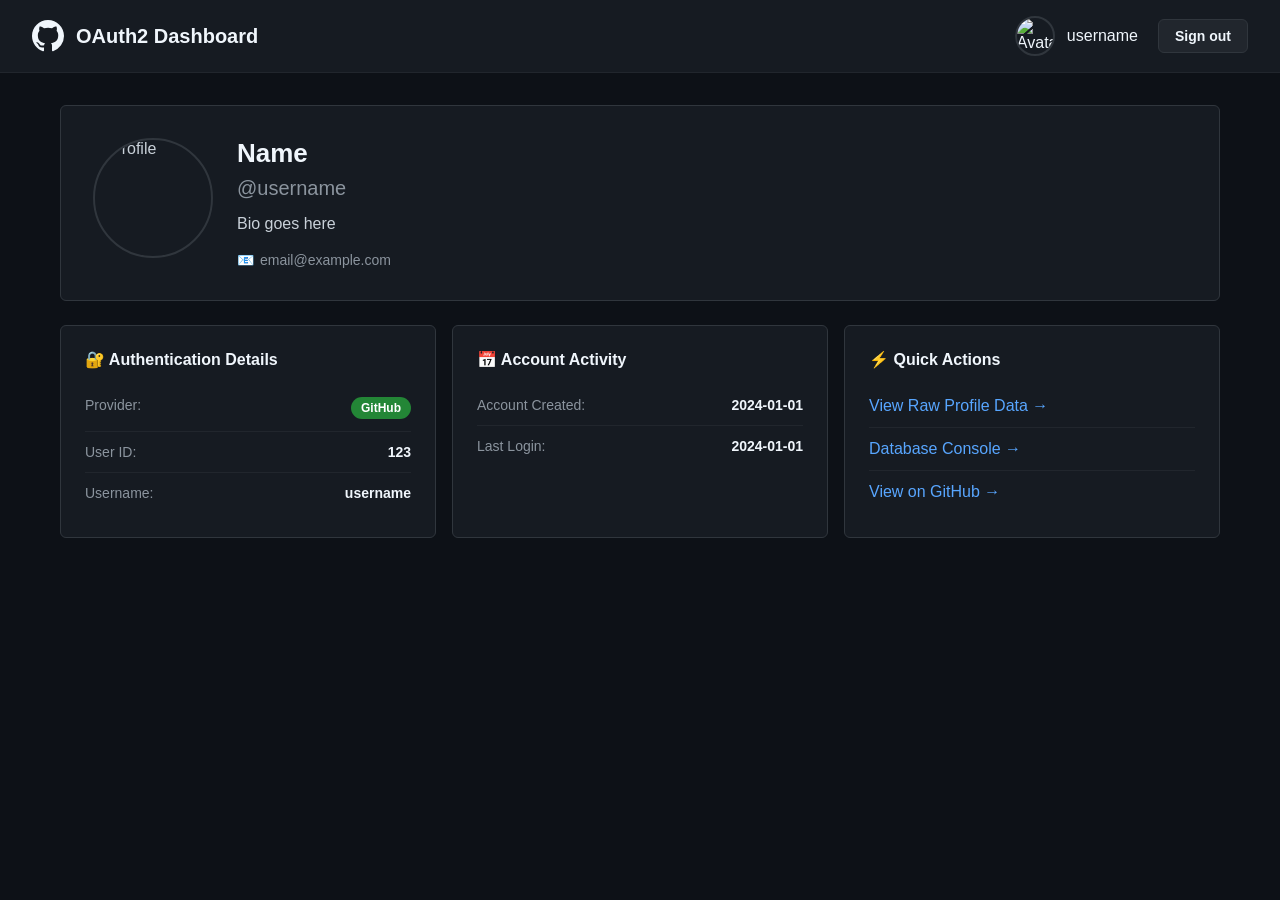
==== github/src/main/resources/templates/index.html @ 056ce73d "feat: add index.html template for GitHub OAuth2 dashboard" ====
<!DOCTYPE html>
<html xmlns:th="http://www.thymeleaf.org"
      xmlns:sec="http://www.thymeleaf.org/extras/spring-security">
<head>
    <meta charset="UTF-8">
    <meta name="viewport" content="width=device-width, initial-scale=1.0">
    <title>Dashboard - GitHub OAuth2</title>
    <style>
        * {
            margin: 0;
            padding: 0;
            box-sizing: border-box;
        }

        body {
            font-family: -apple-system, BlinkMacSystemFont, 'Segoe UI', 'Noto Sans', Helvetica, Arial, sans-serif;
            background: #0d1117;
            color: #c9d1d9;
            min-height: 100vh;
        }

        .navbar {
            background: #161b22;
            border-bottom: 1px solid #21262d;
            padding: 16px 32px;
            display: flex;
            justify-content: space-between;
            align-items: center;
        }

        .navbar-brand {
            display: flex;
            align-items: center;
            gap: 12px;
            color: #f0f6fc;
            font-size: 20px;
            font-weight: 600;
        }

        .navbar-brand svg {
            width: 32px;
            height: 32px;
            fill: #f0f6fc;
        }

        .user-menu {
            display: flex;
            align-items: center;
            gap: 20px;
        }

        .user-info {
            display: flex;
            align-items: center;
            gap: 12px;
            color: #f0f6fc;
        }

        .user-avatar {
            width: 40px;
            height: 40px;
            border-radius: 50%;
            border: 2px solid #30363d;
        }

        .logout-btn {
            background: #21262d;
            color: #f0f6fc;
            border: 1px solid #30363d;
            padding: 8px 16px;
            border-radius: 6px;
            cursor: pointer;
            font-size: 14px;
            font-weight: 600;
            transition: all 0.2s ease;
        }

        .logout-btn:hover {
            background: #30363d;
            border-color: #484f58;
        }

        .container {
            max-width: 1200px;
            margin: 0 auto;
            padding: 32px 20px;
        }

        .profile-header {
            background: #161b22;
            border: 1px solid #30363d;
            border-radius: 6px;
            padding: 32px;
            margin-bottom: 24px;
            display: flex;
            gap: 24px;
            align-items: start;
        }

        .profile-avatar {
            width: 120px;
            height: 120px;
            border-radius: 50%;
            border: 2px solid #30363d;
        }

        .profile-info h1 {
            color: #f0f6fc;
            font-size: 26px;
            margin-bottom: 8px;
        }

        .profile-username {
            color: #8b949e;
            font-size: 20px;
            margin-bottom: 12px;
        }

        .profile-bio {
            color: #c9d1d9;
            margin-bottom: 16px;
            line-height: 1.5;
        }

        .profile-meta {
            display: flex;
            gap: 16px;
            flex-wrap: wrap;
            color: #8b949e;
            font-size: 14px;
        }

        .profile-meta-item {
            display: flex;
            align-items: center;
            gap: 6px;
        }

        .info-grid {
            display: grid;
            grid-template-columns: repeat(auto-fit, minmax(350px, 1fr));
            gap: 16px;
        }

        .info-card {
            background: #161b22;
            border: 1px solid #30363d;
            border-radius: 6px;
            padding: 24px;
        }

        .info-card h3 {
            color: #f0f6fc;
            margin-bottom: 16px;
            font-size: 16px;
            font-weight: 600;
            display: flex;
            align-items: center;
            gap: 8px;
        }

        .info-row {
            display: flex;
            justify-content: space-between;
            padding: 12px 0;
            border-bottom: 1px solid #21262d;
        }

        .info-row:last-child {
            border-bottom: none;
        }

        .info-label {
            color: #8b949e;
            font-size: 14px;
        }

        .info-value {
            color: #f0f6fc;
            font-size: 14px;
            font-weight: 600;
        }

        .badge {
            display: inline-block;
            padding: 4px 10px;
            background: #238636;
            color: #ffffff;
            border-radius: 12px;
            font-size: 12px;
            font-weight: 600;
        }

        .link {
            color: #58a6ff;
            text-decoration: none;
        }

        .link:hover {
            text-decoration: underline;
        }
    </style>
</head>
<body>
<nav class="navbar">
    <div class="navbar-brand">
        <svg viewBox="0 0 16 16">
            <path fill-rule="evenodd" d="M8 0C3.58 0 0 3.58 0 8c0 3.54 2.29 6.53 5.47 7.59.4.07.55-.17.55-.38 0-.19-.01-.82-.01-1.49-2.01.37-2.53-.49-2.69-.94-.09-.23-.48-.94-.82-1.13-.28-.15-.68-.52-.01-.53.63-.01 1.08.58 1.23.82.72 1.21 1.87.87 2.33.66.07-.52.28-.87.51-1.07-1.78-.2-3.64-.89-3.64-3.95 0-.87.31-1.59.82-2.15-.08-.2-.36-1.02.08-2.12 0 0 .67-.21 2.2.82.64-.18 1.32-.27 2-.27.68 0 1.36.09 2 .27 1.53-1.04 2.2-.82 2.2-.82.44 1.1.16 1.92.08 2.12.51.56.82 1.27.82 2.15 0 3.07-1.87 3.75-3.65 3.95.29.25.54.73.54 1.48 0 1.07-.01 1.93-.01 2.2 0 .21.15.46.55.38A8.013 8.013 0 0016 8c0-4.42-3.58-8-8-8z"></path>
        </svg>
        OAuth2 Dashboard
    </div>
    <div class="user-menu">
        <div class="user-info">
            <img th:src="${avatarUrl}" alt="Avatar" class="user-avatar">
            <span th:text="${username}">username</span>
        </div>
        <form th:action="@{/logout}" method="post" style="margin: 0;">
            <button type="submit" class="logout-btn">Sign out</button>
        </form>
    </div>
</nav>

<div class="container">
    <div class="profile-header">
        <img th:src="${avatarUrl}" alt="Profile" class="profile-avatar">
        <div class="profile-info">
            <h1 th:text="${name}">Name</h1>
            <div class="profile-username" th:text="${username}">@username</div>
            <div class="profile-bio" th:text="${bio}" th:if="${bio}">Bio goes here</div>
            <div class="profile-meta">
                <div class="profile-meta-item" th:if="${email}">
                    <span>📧</span>
                    <span th:text="${email}">email@example.com</span>
                </div>
            </div>
        </div>
    </div>

    <div class="info-grid">
        <div class="info-card">
            <h3>🔐 Authentication Details</h3>
            <div class="info-row">
                <span class="info-label">Provider:</span>
                <span class="badge" th:text="${provider}">GitHub</span>
            </div>
            <div class="info-row">
                <span class="info-label">User ID:</span>
                <span class="info-value" th:text="${providerId}">123</span>
            </div>
            <div class="info-row">
                <span class="info-label">Username:</span>
                <span class="info-value" th:text="${username}">username</span>
            </div>
        </div>

        <div class="info-card">
            <h3>📅 Account Activity</h3>
            <div class="info-row">
                <span class="info-label">Account Created:</span>
                <span class="info-value" th:text="${#temporals.format(createdAt, 'yyyy-MM-dd HH:mm')}">2024-01-01</span>
            </div>
            <div class="info-row">
                <span class="info-label">Last Login:</span>
                <span class="info-value" th:text="${#temporals.format(lastLoginAt, 'yyyy-MM-dd HH:mm')}">2024-01-01</span>
            </div>
        </div>

        <div class="info-card">
            <h3>⚡ Quick Actions</h3>
            <div class="info-row">
                <a href="/profile" class="link">View Raw Profile Data →</a>
            </div>
            <div class="info-row">
                <a href="/h2-console" target="_blank" class="link">Database Console →</a>
            </div>
            <div class="info-row">
                <a th:href="'https://github.com/' + ${username}" target="_blank" class="link">View on GitHub →</a>
            </div>
        </div>
    </div>
</div>
</body>
</html>
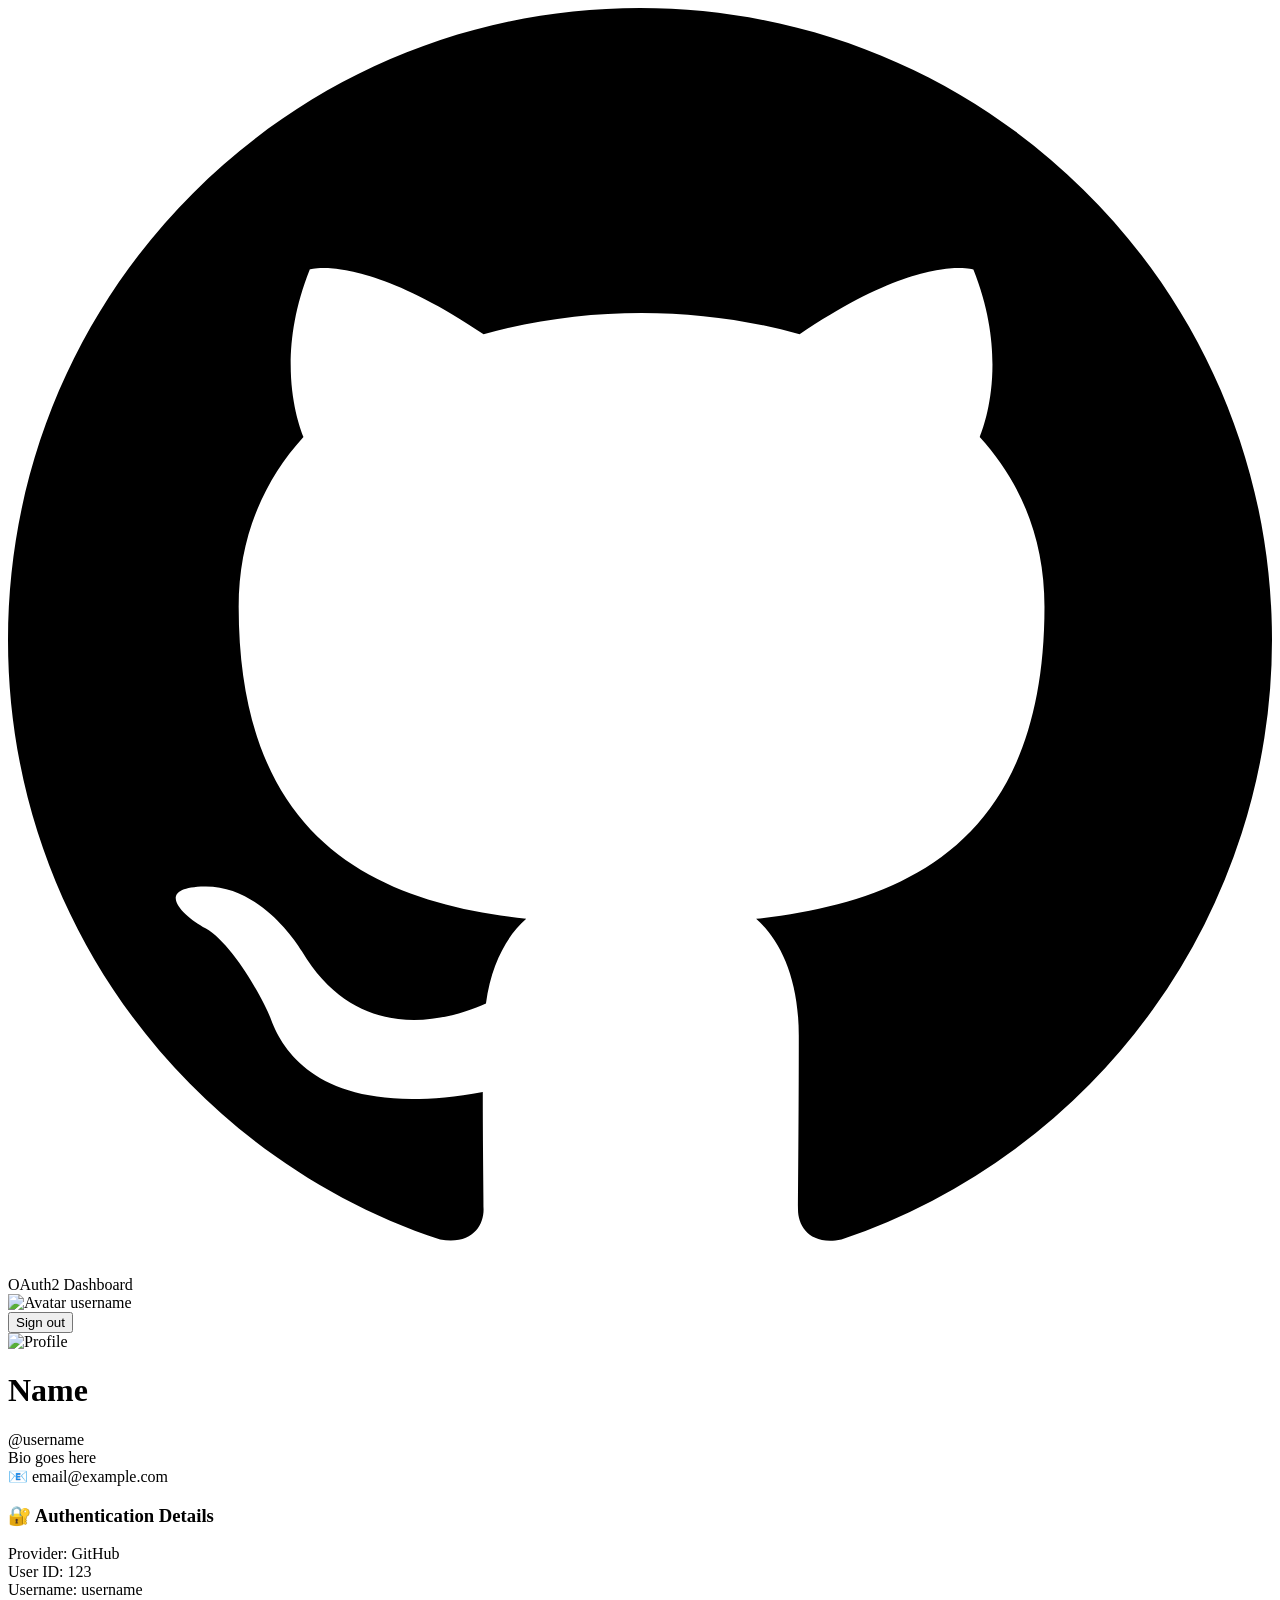
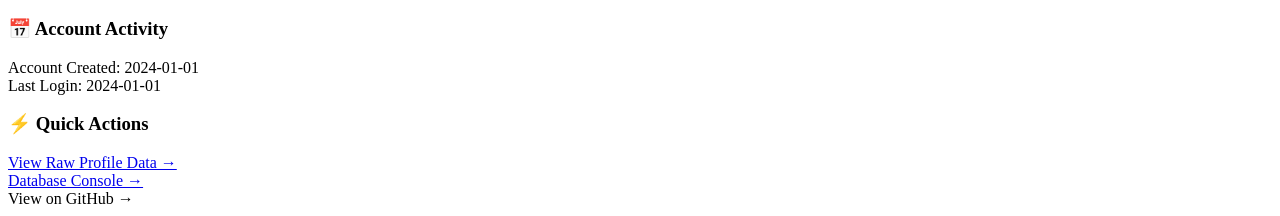
==== commit 76014838: "refactor: remove inline styles from index.html and link to external styles.css" ====
--- a/github/src/main/resources/templates/index.html
+++ b/github/src/main/resources/templates/index.html
@@ -5,201 +5,7 @@
     <meta charset="UTF-8">
     <meta name="viewport" content="width=device-width, initial-scale=1.0">
     <title>Dashboard - GitHub OAuth2</title>
-    <style>
-        * {
-            margin: 0;
-            padding: 0;
-            box-sizing: border-box;
-        }
-
-        body {
-            font-family: -apple-system, BlinkMacSystemFont, 'Segoe UI', 'Noto Sans', Helvetica, Arial, sans-serif;
-            background: #0d1117;
-            color: #c9d1d9;
-            min-height: 100vh;
-        }
-
-        .navbar {
-            background: #161b22;
-            border-bottom: 1px solid #21262d;
-            padding: 16px 32px;
-            display: flex;
-            justify-content: space-between;
-            align-items: center;
-        }
-
-        .navbar-brand {
-            display: flex;
-            align-items: center;
-            gap: 12px;
-            color: #f0f6fc;
-            font-size: 20px;
-            font-weight: 600;
-        }
-
-        .navbar-brand svg {
-            width: 32px;
-            height: 32px;
-            fill: #f0f6fc;
-        }
-
-        .user-menu {
-            display: flex;
-            align-items: center;
-            gap: 20px;
-        }
-
-        .user-info {
-            display: flex;
-            align-items: center;
-            gap: 12px;
-            color: #f0f6fc;
-        }
-
-        .user-avatar {
-            width: 40px;
-            height: 40px;
-            border-radius: 50%;
-            border: 2px solid #30363d;
-        }
-
-        .logout-btn {
-            background: #21262d;
-            color: #f0f6fc;
-            border: 1px solid #30363d;
-            padding: 8px 16px;
-            border-radius: 6px;
-            cursor: pointer;
-            font-size: 14px;
-            font-weight: 600;
-            transition: all 0.2s ease;
-        }
-
-        .logout-btn:hover {
-            background: #30363d;
-            border-color: #484f58;
-        }
-
-        .container {
-            max-width: 1200px;
-            margin: 0 auto;
-            padding: 32px 20px;
-        }
-
-        .profile-header {
-            background: #161b22;
-            border: 1px solid #30363d;
-            border-radius: 6px;
-            padding: 32px;
-            margin-bottom: 24px;
-            display: flex;
-            gap: 24px;
-            align-items: start;
-        }
-
-        .profile-avatar {
-            width: 120px;
-            height: 120px;
-            border-radius: 50%;
-            border: 2px solid #30363d;
-        }
-
-        .profile-info h1 {
-            color: #f0f6fc;
-            font-size: 26px;
-            margin-bottom: 8px;
-        }
-
-        .profile-username {
-            color: #8b949e;
-            font-size: 20px;
-            margin-bottom: 12px;
-        }
-
-        .profile-bio {
-            color: #c9d1d9;
-            margin-bottom: 16px;
-            line-height: 1.5;
-        }
-
-        .profile-meta {
-            display: flex;
-            gap: 16px;
-            flex-wrap: wrap;
-            color: #8b949e;
-            font-size: 14px;
-        }
-
-        .profile-meta-item {
-            display: flex;
-            align-items: center;
-            gap: 6px;
-        }
-
-        .info-grid {
-            display: grid;
-            grid-template-columns: repeat(auto-fit, minmax(350px, 1fr));
-            gap: 16px;
-        }
-
-        .info-card {
-            background: #161b22;
-            border: 1px solid #30363d;
-            border-radius: 6px;
-            padding: 24px;
-        }
-
-        .info-card h3 {
-            color: #f0f6fc;
-            margin-bottom: 16px;
-            font-size: 16px;
-            font-weight: 600;
-            display: flex;
-            align-items: center;
-            gap: 8px;
-        }
-
-        .info-row {
-            display: flex;
-            justify-content: space-between;
-            padding: 12px 0;
-            border-bottom: 1px solid #21262d;
-        }
-
-        .info-row:last-child {
-            border-bottom: none;
-        }
-
-        .info-label {
-            color: #8b949e;
-            font-size: 14px;
-        }
-
-        .info-value {
-            color: #f0f6fc;
-            font-size: 14px;
-            font-weight: 600;
-        }
-
-        .badge {
-            display: inline-block;
-            padding: 4px 10px;
-            background: #238636;
-            color: #ffffff;
-            border-radius: 12px;
-            font-size: 12px;
-            font-weight: 600;
-        }
-
-        .link {
-            color: #58a6ff;
-            text-decoration: none;
-        }
-
-        .link:hover {
-            text-decoration: underline;
-        }
-    </style>
+    <link rel="stylesheet" href="/css/styles.css">
 </head>
 <body>
 <nav class="navbar">
